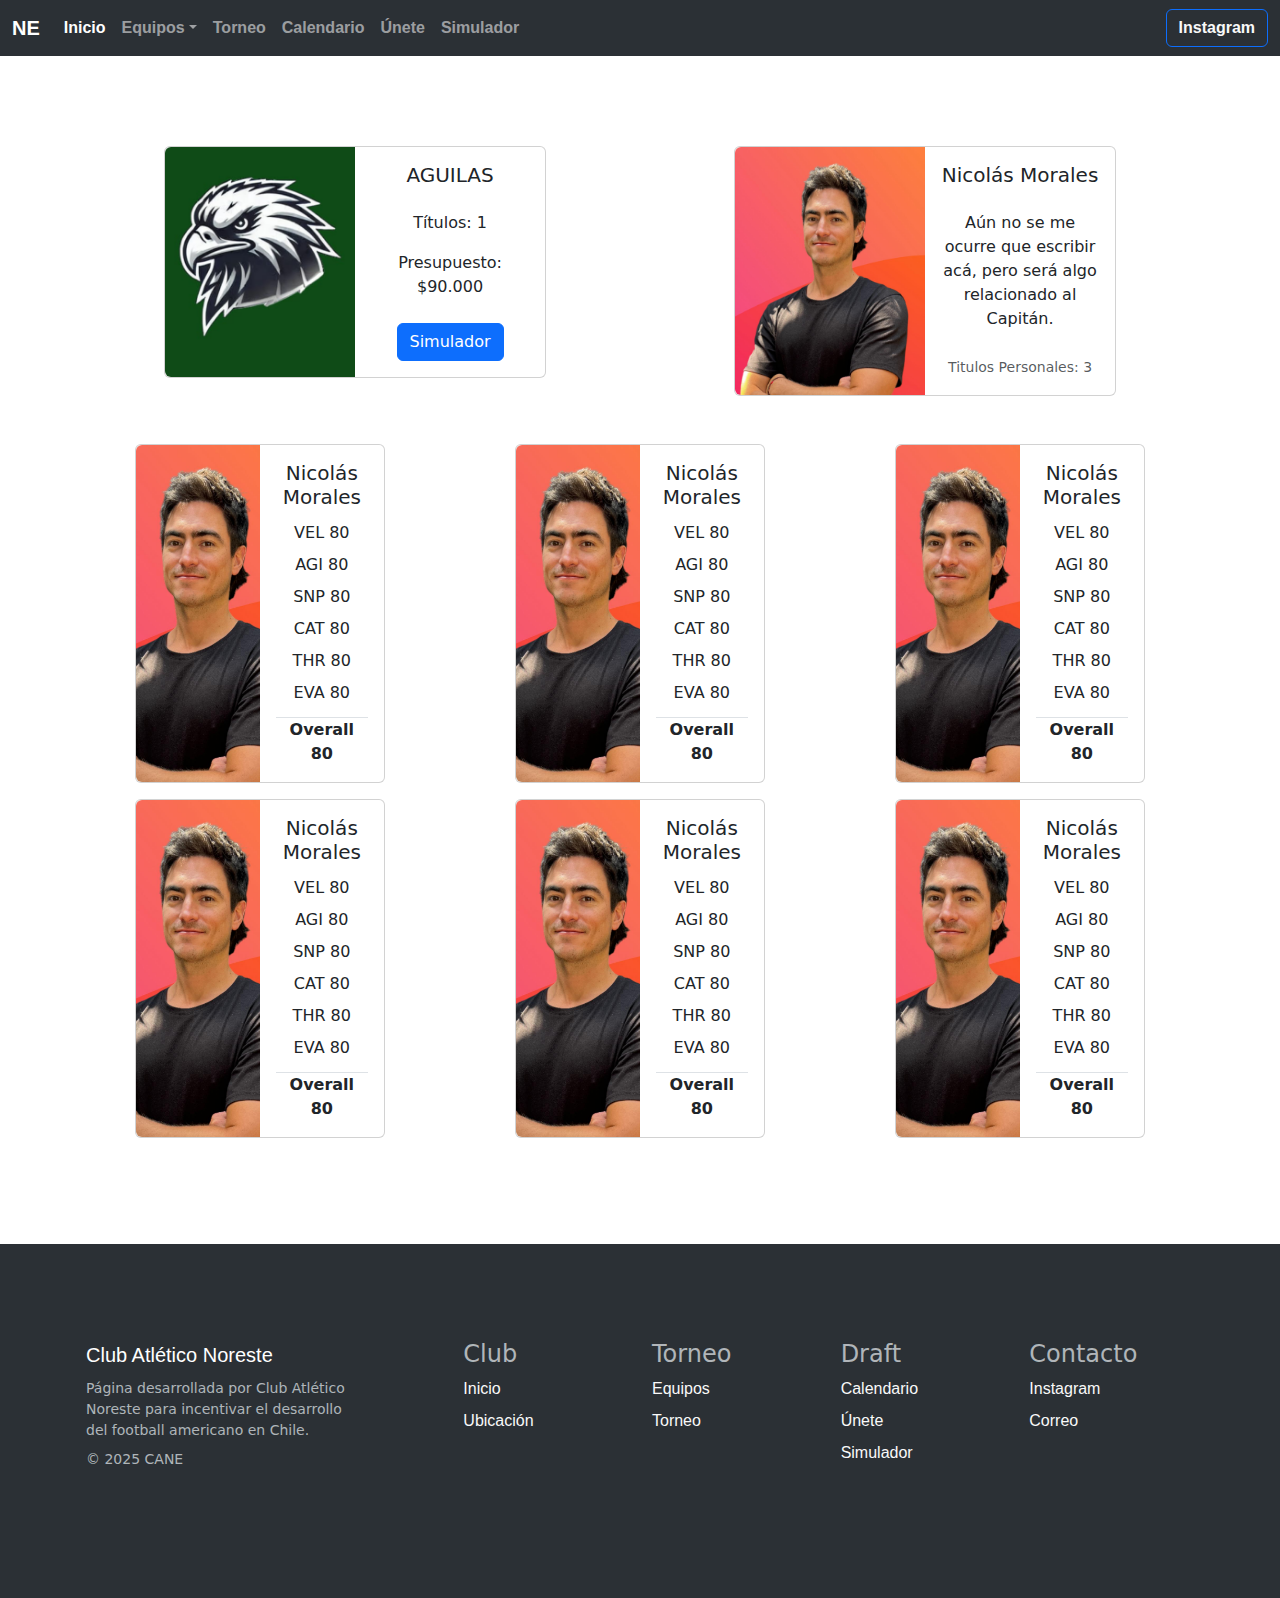
==== pages/aguilas.html @ fa580ca8 "equipos-v2.0" ====
<!DOCTYPE html>
<html lang="es">
<head>
    <meta charset="UTF-8">
    <meta name="viewport" content="width=device-width, initial-scale=1.0">
    <link rel="stylesheet" href="../css/style.css">
    <title>CANE</title>
    <link href="https://cdn.jsdelivr.net/npm/bootstrap@5.3.3/dist/css/bootstrap.min.css" rel="stylesheet" integrity="sha384-QWTKZyjpPEjISv5WaRU9OFeRpok6YctnYmDr5pNlyT2bRjXh0JMhjY6hW+ALEwIH" crossorigin="anonymous">
</head>
<body>
    <header>
        <nav class="navbar navbar-expand-lg bg-body-tertiary" data-bs-theme="dark">
            <div class="container-fluid">
                    <a class="navbar-brand" href="../index.html">NE</a>
                    <button class="navbar-toggler" type="button" data-bs-toggle="collapse" data-bs-target="#navbarSupportedContent" aria-controls="navbarSupportedContent" aria-expanded="false" aria-label="Toggle navigation">
                        <span class="navbar-toggler-icon"></span>
                    </button>
                <div class="collapse navbar-collapse" id="navbarSupportedContent">
                    <ul class="navbar-nav me-auto mb-2 mb-lg-0">
                        <li class="nav-item">
                            <a class="nav-link active" aria-current="page" href="../index.html">Inicio</a>
                        </li>
                        <li class="nav-item dropdown">
                            <a class="nav-link dropdown-toggle" href="../pages/equipos.html" role="button" data-bs-toggle="dropdown" aria-expanded="false">Equipos</a>
                            <ul class="dropdown-menu">
                                <li><a class="dropdown-item" href="../pages/halcones.html">Halcones</a></li>
                                <li><a class="dropdown-item" href="../pages/pumas.html">Pumas</a></li>
                                <li><a class="dropdown-item" href="../pages/aguilas.html">Aguilas</a></li>
                            </ul>
                        </li>
                        <li class="nav-item">
                            <a class="nav-link" href="../pages/torneo.html">Torneo</a>
                        </li>
                        <li class="nav-item">
                            <a class="nav-link" href="../pages/calendario.html">Calendario</a>
                        </li>
                        <li class="nav-item">
                            <a class="nav-link" href="../pages/unete.html">Únete</a>
                        </li>
                        <li class="nav-item">
                            <a class="nav-link" href="../pages/sim.html">Simulador</a>
                        </li>
                    </ul>
                    <div class="d-flex">
                        <button class="btn btn-outline-primary">
                            <a href="https://instagram.com" target="@clubnoreste" class="link">Instagram</a>
                        </button>
                    </div>
                </div>
            </div>
        </nav> 
    </header>
    <main>
        <div class="container text-center">
            <!--fila equipo-->
            <div class="row">
                <!--card equipo-->
                <div class="col-sm">
                    <div class="card mb-5" style="max-width: 540px;">
                        <div class="row g-0">
                            <div class="col-md-6">
                                <img src="../media/aguilas_ne.jpg" class="img-fluid rounded-start h-100" style="object-fit: cover;" alt="Escudo Equipo">
                            </div>
                            <div class="col-md-6">
                                <div class="card-body ">
                                    <h5 class="card-title mb-4">AGUILAS</h5>
                                    <p class="card-text">Títulos: 1</p>
                                    <p class="card-text mb-4">Presupuesto: $90.000</p>
                                    <a href="../pages/sim.html" class="btn btn-primary">Simulador</a>
                                </div>
                            </div>
                        </div>
                    </div>
                </div>
                <!--card capitan-->
                <div class="col-sm">
                    <div class="card mb-5" style="max-width: 540px;">
                        <div class="row g-0">
                            <div class="col-md-6">
                                <img src="../media/jugador1.jpeg" class="img-fluid rounded-start h-100" style="object-fit: cover;" alt="Imagen Capitan">
                            </div>
                            <div class="col-md-6">
                                <div class="card-body">
                                    <h5 class="card-title mb-4">Nicolás Morales</h5>
                                    <p class="card-text mb-4">Aún no se me ocurre que escribir acá, pero será algo relacionado al Capitán. </p>
                                    <p class="card-text"><small class="text-body-secondary">Titulos Personales: 3</small></p>
                                </div>
                            </div>
                        </div>
                    </div>
                </div>
            </div>
            <!--primera fila de jugadores-->
            <div class="row">
                <!--card jugador 1-->
                <div class="col-sm">
                    <div class="card mb-3" style="max-width: 540px;">
                        <div class="row g-0">
                            <div class="col-md-6">
                                <img src="../media/jugador1.jpeg" class="img-fluid rounded-start h-100" style="object-fit: cover;" alt="Imagen Jugador">
                            </div>
                            <div class="col-md-6">
                                <div class="card-body">
                                    <h5 class="card-title mb-3">Nicolás Morales</h5>
                                    <div class="container text-center border-bottom">
                                        <div class="row align-items-start">
                                            <div class="col">
                                                <p class="lh-1">VEL 80</p>
                                            </div>
                                            <div class="col">
                                                <p class="lh-1">AGI 80</p>
                                            </div>
                                        </div>
                                        <div class="row align-items-start">
                                            <div class="col">
                                                <p class="lh-1">SNP 80</p>
                                            </div>
                                            <div class="col">
                                                <p class="lh-1">CAT 80</p>
                                            </div>
                                        </div>
                                        <div class="row align-items-start">
                                            <div class="col">
                                                <p class="lh-1">THR 80</p>
                                            </div>
                                            <div class="col">
                                                <p class="lh-1">EVA 80</p>
                                            </div>
                                        </div>
                                    </div>
                                    <p class="card-text fw-bold">Overall 80</p>
                                </div>
                            </div>
                        </div>
                    </div>
                </div>
                <!--card jugador 2-->
                <div class="col-sm">
                    <div class="card mb-3" style="max-width: 540px;">
                        <div class="row g-0">
                            <div class="col-md-6">
                                <img src="../media/jugador1.jpeg" class="img-fluid rounded-start h-100" style="object-fit: cover;" alt="Imagen Jugador">
                            </div>
                            <div class="col-md-6">
                                <div class="card-body">
                                    <h5 class="card-title mb-3">Nicolás Morales</h5>
                                    <div class="container text-center border-bottom">
                                        <div class="row align-items-start">
                                            <div class="col">
                                                <p class="lh-1">VEL 80</p>
                                            </div>
                                            <div class="col">
                                                <p class="lh-1">AGI 80</p>
                                            </div>
                                        </div>
                                        <div class="row align-items-start">
                                            <div class="col">
                                                <p class="lh-1">SNP 80</p>
                                            </div>
                                            <div class="col">
                                                <p class="lh-1">CAT 80</p>
                                            </div>
                                        </div>
                                        <div class="row align-items-start">
                                            <div class="col">
                                                <p class="lh-1">THR 80</p>
                                            </div>
                                            <div class="col">
                                                <p class="lh-1">EVA 80</p>
                                            </div>
                                        </div>
                                    </div>
                                    <p class="card-text fw-bold">Overall 80</p>
                                </div>
                            </div>
                        </div>
                    </div>
                </div>
                <!--card jugador 3-->
                <div class="col-sm">
                    <div class="card mb-3" style="max-width: 540px;">
                        <div class="row g-0">
                            <div class="col-md-6">
                                <img src="../media/jugador1.jpeg" class="img-fluid rounded-start h-100" style="object-fit: cover;" alt="Imagen Jugador">
                            </div>
                            <div class="col-md-6">
                                <div class="card-body">
                                    <h5 class="card-title mb-3">Nicolás Morales</h5>
                                    <div class="container text-center border-bottom">
                                        <div class="row align-items-start">
                                            <div class="col">
                                                <p class="lh-1">VEL 80</p>
                                            </div>
                                            <div class="col">
                                                <p class="lh-1">AGI 80</p>
                                            </div>
                                        </div>
                                        <div class="row align-items-start">
                                            <div class="col">
                                                <p class="lh-1">SNP 80</p>
                                            </div>
                                            <div class="col">
                                                <p class="lh-1">CAT 80</p>
                                            </div>
                                        </div>
                                        <div class="row align-items-start">
                                            <div class="col">
                                                <p class="lh-1">THR 80</p>
                                            </div>
                                            <div class="col">
                                                <p class="lh-1">EVA 80</p>
                                            </div>
                                        </div>
                                    </div>
                                    <p class="card-text fw-bold">Overall 80</p>
                                </div>
                            </div>
                        </div>
                    </div>
                </div>
            </div>
            <!--segunda fila de jugadores-->
            <div class="row">
                <!--card jugador-->
                <div class="col-sm">
                    <div class="card mb-3" style="max-width: 540px;">
                        <div class="row g-0">
                            <div class="col-md-6">
                                <img src="../media/jugador1.jpeg" class="img-fluid rounded-start h-100" style="object-fit: cover;" alt="Imagen Jugador">
                            </div>
                            <div class="col-md-6">
                                <div class="card-body">
                                    <h5 class="card-title mb-3">Nicolás Morales</h5>
                                    <div class="container text-center border-bottom">
                                        <div class="row align-items-start">
                                            <div class="col">
                                                <p class="lh-1">VEL 80</p>
                                            </div>
                                            <div class="col">
                                                <p class="lh-1">AGI 80</p>
                                            </div>
                                        </div>
                                        <div class="row align-items-start">
                                            <div class="col">
                                                <p class="lh-1">SNP 80</p>
                                            </div>
                                            <div class="col">
                                                <p class="lh-1">CAT 80</p>
                                            </div>
                                        </div>
                                        <div class="row align-items-start">
                                            <div class="col">
                                                <p class="lh-1">THR 80</p>
                                            </div>
                                            <div class="col">
                                                <p class="lh-1">EVA 80</p>
                                            </div>
                                        </div>
                                    </div>
                                    <p class="card-text fw-bold">Overall 80</p>
                                </div>
                            </div>
                        </div>
                    </div>
                </div>
                <!--card jugador-->
                <div class="col-sm">
                    <div class="card mb-3" style="max-width: 540px;">
                        <div class="row g-0">
                            <div class="col-md-6">
                                <img src="../media/jugador1.jpeg" class="img-fluid rounded-start h-100" style="object-fit: cover;" alt="Imagen Jugador">
                            </div>
                            <div class="col-md-6">
                                <div class="card-body">
                                    <h5 class="card-title mb-3">Nicolás Morales</h5>
                                    <div class="container text-center border-bottom">
                                        <div class="row align-items-start">
                                            <div class="col">
                                                <p class="lh-1">VEL 80</p>
                                            </div>
                                            <div class="col">
                                                <p class="lh-1">AGI 80</p>
                                            </div>
                                        </div>
                                        <div class="row align-items-start">
                                            <div class="col">
                                                <p class="lh-1">SNP 80</p>
                                            </div>
                                            <div class="col">
                                                <p class="lh-1">CAT 80</p>
                                            </div>
                                        </div>
                                        <div class="row align-items-start">
                                            <div class="col">
                                                <p class="lh-1">THR 80</p>
                                            </div>
                                            <div class="col">
                                                <p class="lh-1">EVA 80</p>
                                            </div>
                                        </div>
                                    </div>
                                    <p class="card-text fw-bold">Overall 80</p>
                                </div>
                            </div>
                        </div>
                    </div>
                </div>
                <!--card jugador-->
                <div class="col-sm">
                    <div class="card mb-3" style="max-width: 540px;">
                        <div class="row g-0">
                            <div class="col-md-6">
                                <img src="../media/jugador1.jpeg" class="img-fluid rounded-start h-100" style="object-fit: cover;" alt="Imagen Jugador">
                            </div>
                            <div class="col-md-6">
                                <div class="card-body">
                                    <h5 class="card-title mb-3">Nicolás Morales</h5>
                                    <div class="container text-center border-bottom">
                                        <div class="row align-items-start">
                                            <div class="col">
                                                <p class="lh-1">VEL 80</p>
                                            </div>
                                            <div class="col">
                                                <p class="lh-1">AGI 80</p>
                                            </div>
                                        </div>
                                        <div class="row align-items-start">
                                            <div class="col">
                                                <p class="lh-1">SNP 80</p>
                                            </div>
                                            <div class="col">
                                                <p class="lh-1">CAT 80</p>
                                            </div>
                                        </div>
                                        <div class="row align-items-start">
                                            <div class="col">
                                                <p class="lh-1">THR 80</p>
                                            </div>
                                            <div class="col">
                                                <p class="lh-1">EVA 80</p>
                                            </div>
                                        </div>
                                    </div>
                                    <p class="card-text fw-bold">Overall 80</p>
                                </div>
                            </div>
                        </div>
                    </div>
                </div>
            </div>
        </div>
    </main>
    <footer class="bd-footer py-4 py-md-5 mt-5 bg-body-tertiary" data-bs-theme="dark">
        <div class="container py-4 py-md-5 px-4 px-md-3 text-body-secondary">
            <div class="row">
                <div class="col-lg-3 mb-3">
                    <a class="d-inline-flex align-items-center mb-2 text-body-emphasis text-decoration-none" href="../index.html">
                        <span class="fs-5">Club Atlético Noreste</span>
                    </a>
                    <ul class="list-unstyled small">
                        <li class="mb-2">Página desarrollada por Club Atlético Noreste para incentivar el desarrollo del football americano en Chile.</li>
                        <li class="mb-2">© 2025 CANE</li>
                    </ul>
                </div>
                <div class="col-6 col-lg-2 offset-lg-1 mb-3">
                    <h4>Club</h4>
                    <ul class="list-unstyled">
                        <li class="mb-2"><a href="../index.html">Inicio</a></li>
                        <li class="mb-2"><a href="../pages/unete.html">Ubicación</a></li>
                    </ul>
                </div>
                <div class="col-6 col-lg-2 mb-3">
                    <h4>Torneo</h4>
                    <ul class="list-unstyled">
                        <li class="mb-2"><a href="../pages/equipos.html">Equipos</a></li>
                        <li class="mb-2"><a href="../pages/torneo.html">Torneo</a></li>
                    </ul>
                </div>
                <div class="col-6 col-lg-2 mb-3">
                    <h4>Draft</h4>
                    <ul class="list-unstyled">
                        <li class="mb-2"><a href="../pages/calendario.html">Calendario</a></li>
                        <li class="mb-2"><a href="../pages/unete.html">Únete</a></li>
                        <li class="mb-2"><a href="../pages/sim.html">Simulador</a></li>
                    </ul>
                </div>
                <div class="col-6 col-lg-2 mb-3">
                    <h4>Contacto</h4>
                    <ul class="list-unstyled">
                        <li class="mb-2"><a href="https://instagram.com" target="@clubnoreste">Instagram</a></li>
                        <li class="mb-2"><a href="mailto:clubatleticonoreste@gmail.com">Correo</a></li>
                    </ul>
                </div>
            </div>
        </div>
    </footer>
    <script src="https://cdn.jsdelivr.net/npm/bootstrap@5.3.3/dist/js/bootstrap.bundle.min.js" integrity="sha384-YvpcrYf0tY3lHB60NNkmXc5s9fDVZLESaAA55NDzOxhy9GkcIdslK1eN7N6jIeHz" crossorigin="anonymous"></script>
</body>
</html>
---- css/style.css ----
/*imports*/
body {
  margin: 0;
  font-family: Arial, sans-serif;
}

a {
  font-family: Arial, sans-serif;
}

/* Base para main y sections */
main {
  margin-top: 70px;
  margin-bottom: 70px;
  padding: 20px;
}

section {
  height: 100vh;
  padding: 20px;
}

/* Header */
header .container-fluid a {
  font-weight: bold;
}
header .container-fluid .btn a {
  text-decoration: none;
  color: #f9f9f9;
}

/* Footer */
footer .mb-2 a {
  text-decoration: none;
  color: #f9f9f9;
}

/* Index */
.s1_index .contenido {
  position: absolute;
  top: auto;
  margin-top: 14%;
  left: 20%;
  transform: translateY(-50%);
  display: flex;
  flex-direction: column;
  justify-content: center;
  align-items: center;
  color: white;
  z-index: 1;
  text-shadow: 0 2px 4px rgba(0, 0, 0, 0.5);
}
.s1_index .contenido h1 {
  margin: 0 0 20px;
  font-size: 50px;
  font-weight: bold;
  text-align: center;
}
.s1_index .contenido .link {
  text-decoration: none;
  color: white;
  background-color: blue;
  padding: 10px 20px;
  border-radius: 4px;
  font-size: 16px;
  transition: background-color 0.3s;
}
.s1_index .contenido .link:hover {
  background-color: darkblue;
}
.s1_index .imagen_s1_index {
  position: absolute;
  top: 0;
  left: 0;
  width: 100%;
  height: 100%;
  z-index: -1;
  overflow: hidden;
}
.s1_index .imagen_s1_index img {
  width: 100%;
  height: 100%;
  object-fit: cover;
  filter: brightness(70%);
}

.s2_index {
  text-align: center;
  padding: 20px;
  display: flex;
  flex-direction: column;
  align-items: center;
  height: auto;
}
.s2_index h3 {
  font-size: 36px;
}
.s2_index .articles-container {
  display: flex;
  justify-content: center;
  gap: 20px;
  flex-wrap: wrap;
}
.s2_index .articles-container article {
  text-align: center;
  background-color: #f9f9f9;
  padding: 90px;
  border-radius: 8px;
  box-shadow: 0px 2px 4px rgba(0, 0, 0, 0.1);
}
.s2_index .articles-container article img {
  width: 150px;
  height: auto;
  border-radius: 8px;
  margin-bottom: 10px;
}
.s2_index .articles-container article h4 {
  margin: 0;
  font-size: 20px;
}

.card.mb-3 {
  display: flex;
  align-items: center;
}
.card.mb-3 #card2 {
  flex-direction: row-reverse;
}

.col-md-4 {
  padding: 10%;
}
.col-md-4 img {
  border: 1px solid rgb(26, 25, 25);
}

.card-body {
  display: flex;
  flex-direction: column;
  align-items: center;
}

/* Torneo */
.tabla_main .torneo {
  display: flex;
  justify-content: center;
  margin-bottom: 40px;
}

/* Calendario */
.calendario {
  display: flex;
  justify-content: center;
  margin-bottom: 40px;
}

/* Unete */
.main_unete {
  margin-bottom: 150px;
}
.main_unete .col {
  display: flex;
  justify-content: center;
}
.main_unete .col .contenedor_form {
  background-color: rgba(149, 149, 149, 0.105);
  padding: 10%;
}
.main_unete iframe {
  padding: 15%;
}

/* Media query para desktop */
@media (min-width: 1024px) {
  .tabla_main {
    padding-left: 10%;
    padding-right: 10%;
  }
  .card {
    margin-left: 15%;
    margin-right: 15%;
  }
}

/*# sourceMappingURL=style.css.map */
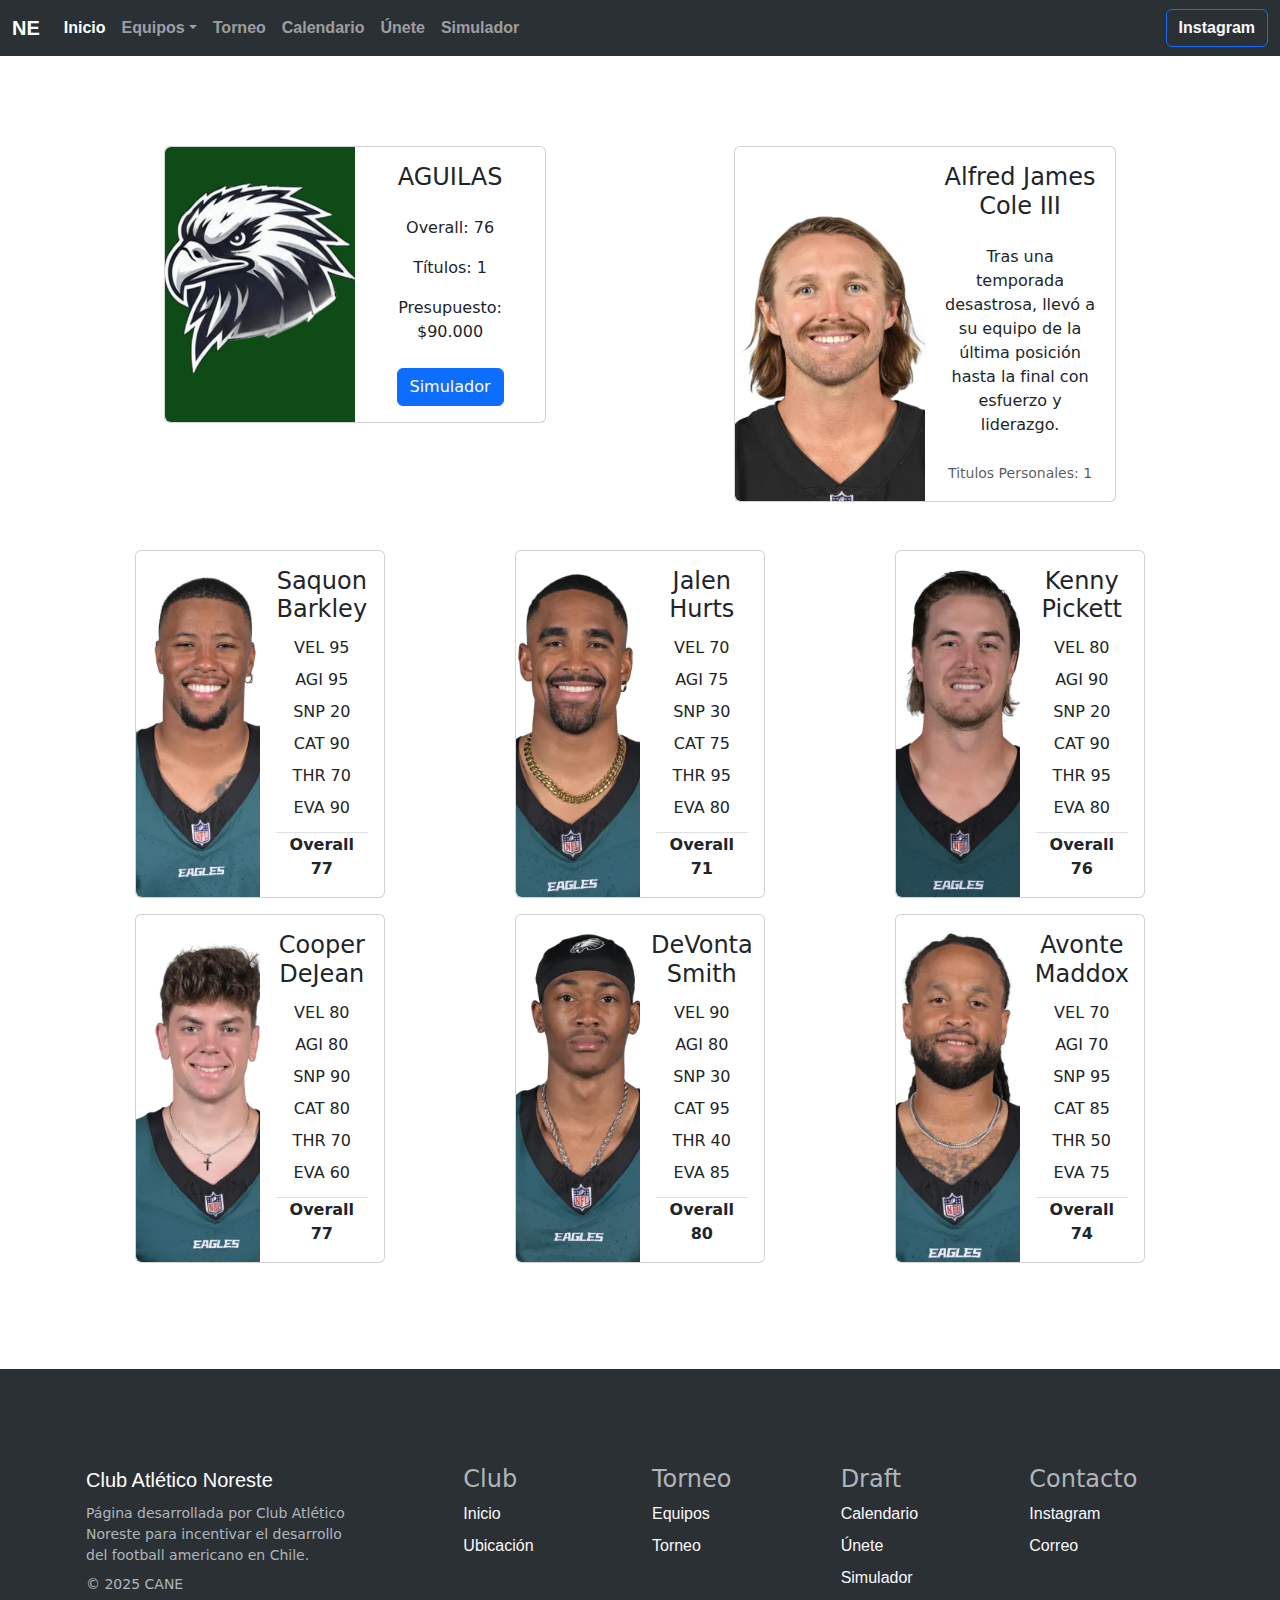
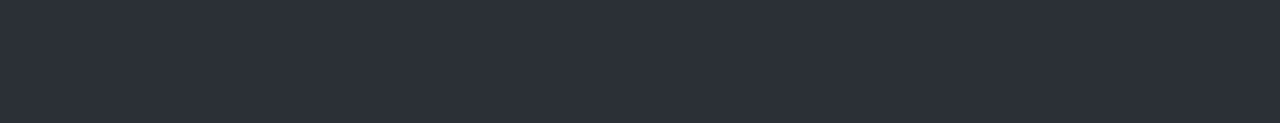
==== commit 29ca8055: "equipos-v2.1" ====
--- a/pages/aguilas.html
+++ b/pages/aguilas.html
@@ -63,7 +63,8 @@
                             </div>
                             <div class="col-md-6">
                                 <div class="card-body ">
-                                    <h5 class="card-title mb-4">AGUILAS</h5>
+                                    <h5 class="card-title mb-4 fs-4">AGUILAS</h5>
+                                    <p class="card-text">Overall: 76</p>
                                     <p class="card-text">Títulos: 1</p>
                                     <p class="card-text mb-4">Presupuesto: $90.000</p>
                                     <a href="../pages/sim.html" class="btn btn-primary">Simulador</a>
@@ -77,13 +78,13 @@
                     <div class="card mb-5" style="max-width: 540px;">
                         <div class="row g-0">
                             <div class="col-md-6">
-                                <img src="../media/jugador1.jpeg" class="img-fluid rounded-start h-100" style="object-fit: cover;" alt="Imagen Capitan">
-                            </div>
-                            <div class="col-md-6">
-                                <div class="card-body">
-                                    <h5 class="card-title mb-4">Nicolás Morales</h5>
-                                    <p class="card-text mb-4">Aún no se me ocurre que escribir acá, pero será algo relacionado al Capitán. </p>
-                                    <p class="card-text"><small class="text-body-secondary">Titulos Personales: 3</small></p>
+                                <img src="../media/jugadores/aguilas/aj_cole.webp" class="img-fluid rounded-start h-100" style="object-fit: cover;" alt="Imagen Capitan">
+                            </div>
+                            <div class="col-md-6">
+                                <div class="card-body">
+                                    <h5 class="card-title mb-4 fs-4">Alfred James Cole III</h5>
+                                    <p class="card-text mb-4">Tras una temporada desastrosa, llevó a su equipo de la última posición hasta la final con esfuerzo y liderazgo.</p>
+                                    <p class="card-text"><small class="text-body-secondary">Titulos Personales: 1</small></p>
                                 </div>
                             </div>
                         </div>
@@ -97,122 +98,122 @@
                     <div class="card mb-3" style="max-width: 540px;">
                         <div class="row g-0">
                             <div class="col-md-6">
-                                <img src="../media/jugador1.jpeg" class="img-fluid rounded-start h-100" style="object-fit: cover;" alt="Imagen Jugador">
-                            </div>
-                            <div class="col-md-6">
-                                <div class="card-body">
-                                    <h5 class="card-title mb-3">Nicolás Morales</h5>
+                                <img src="../media/jugadores/aguilas/saquon_barkley.webp" class="img-fluid rounded-start h-100" style="object-fit: cover;" alt="Imagen Jugador">
+                            </div>
+                            <div class="col-md-6">
+                                <div class="card-body">
+                                    <h5 class="card-title mb-3 fs-4">Saquon Barkley</h5>
+                                    <div class="container text-center border-bottom">
+                                        <div class="row align-items-start">
+                                            <div class="col">
+                                                <p class="lh-1">VEL 95</p>
+                                            </div>
+                                            <div class="col">
+                                                <p class="lh-1">AGI 95</p>
+                                            </div>
+                                        </div>
+                                        <div class="row align-items-start">
+                                            <div class="col">
+                                                <p class="lh-1">SNP 20</p>
+                                            </div>
+                                            <div class="col">
+                                                <p class="lh-1">CAT 90</p>
+                                            </div>
+                                        </div>
+                                        <div class="row align-items-start">
+                                            <div class="col">
+                                                <p class="lh-1">THR 70</p>
+                                            </div>
+                                            <div class="col">
+                                                <p class="lh-1">EVA 90</p>
+                                            </div>
+                                        </div>
+                                    </div>
+                                    <p class="card-text fw-bold">Overall 77</p>
+                                </div>
+                            </div>
+                        </div>
+                    </div>
+                </div>
+                <!--card jugador 2-->
+                <div class="col-sm">
+                    <div class="card mb-3" style="max-width: 540px;">
+                        <div class="row g-0">
+                            <div class="col-md-6">
+                                <img src="../media/jugadores/aguilas/jalen_hurts.webp" class="img-fluid rounded-start h-100" style="object-fit: cover;" alt="Imagen Jugador">
+                            </div>
+                            <div class="col-md-6">
+                                <div class="card-body">
+                                    <h5 class="card-title mb-3 fs-4">Jalen Hurts</h5>
+                                    <div class="container text-center border-bottom">
+                                        <div class="row align-items-start">
+                                            <div class="col">
+                                                <p class="lh-1">VEL 70</p>
+                                            </div>
+                                            <div class="col">
+                                                <p class="lh-1">AGI 75</p>
+                                            </div>
+                                        </div>
+                                        <div class="row align-items-start">
+                                            <div class="col">
+                                                <p class="lh-1">SNP 30</p>
+                                            </div>
+                                            <div class="col">
+                                                <p class="lh-1">CAT 75</p>
+                                            </div>
+                                        </div>
+                                        <div class="row align-items-start">
+                                            <div class="col">
+                                                <p class="lh-1">THR 95</p>
+                                            </div>
+                                            <div class="col">
+                                                <p class="lh-1">EVA 80</p>
+                                            </div>
+                                        </div>
+                                    </div>
+                                    <p class="card-text fw-bold">Overall 71</p>
+                                </div>
+                            </div>
+                        </div>
+                    </div>
+                </div>
+                <!--card jugador 3-->
+                <div class="col-sm">
+                    <div class="card mb-3" style="max-width: 540px;">
+                        <div class="row g-0">
+                            <div class="col-md-6">
+                                <img src="../media/jugadores/aguilas/kenny_pickett.webp" class="img-fluid rounded-start h-100" style="object-fit: cover;" alt="Imagen Jugador">
+                            </div>
+                            <div class="col-md-6">
+                                <div class="card-body">
+                                    <h5 class="card-title mb-3 fs-4">Kenny Pickett</h5>
                                     <div class="container text-center border-bottom">
                                         <div class="row align-items-start">
                                             <div class="col">
                                                 <p class="lh-1">VEL 80</p>
                                             </div>
                                             <div class="col">
-                                                <p class="lh-1">AGI 80</p>
-                                            </div>
-                                        </div>
-                                        <div class="row align-items-start">
-                                            <div class="col">
-                                                <p class="lh-1">SNP 80</p>
-                                            </div>
-                                            <div class="col">
-                                                <p class="lh-1">CAT 80</p>
-                                            </div>
-                                        </div>
-                                        <div class="row align-items-start">
-                                            <div class="col">
-                                                <p class="lh-1">THR 80</p>
+                                                <p class="lh-1">AGI 90</p>
+                                            </div>
+                                        </div>
+                                        <div class="row align-items-start">
+                                            <div class="col">
+                                                <p class="lh-1">SNP 20</p>
+                                            </div>
+                                            <div class="col">
+                                                <p class="lh-1">CAT 90</p>
+                                            </div>
+                                        </div>
+                                        <div class="row align-items-start">
+                                            <div class="col">
+                                                <p class="lh-1">THR 95</p>
                                             </div>
                                             <div class="col">
                                                 <p class="lh-1">EVA 80</p>
                                             </div>
                                         </div>
                                     </div>
-                                    <p class="card-text fw-bold">Overall 80</p>
-                                </div>
-                            </div>
-                        </div>
-                    </div>
-                </div>
-                <!--card jugador 2-->
-                <div class="col-sm">
-                    <div class="card mb-3" style="max-width: 540px;">
-                        <div class="row g-0">
-                            <div class="col-md-6">
-                                <img src="../media/jugador1.jpeg" class="img-fluid rounded-start h-100" style="object-fit: cover;" alt="Imagen Jugador">
-                            </div>
-                            <div class="col-md-6">
-                                <div class="card-body">
-                                    <h5 class="card-title mb-3">Nicolás Morales</h5>
-                                    <div class="container text-center border-bottom">
-                                        <div class="row align-items-start">
-                                            <div class="col">
-                                                <p class="lh-1">VEL 80</p>
-                                            </div>
-                                            <div class="col">
-                                                <p class="lh-1">AGI 80</p>
-                                            </div>
-                                        </div>
-                                        <div class="row align-items-start">
-                                            <div class="col">
-                                                <p class="lh-1">SNP 80</p>
-                                            </div>
-                                            <div class="col">
-                                                <p class="lh-1">CAT 80</p>
-                                            </div>
-                                        </div>
-                                        <div class="row align-items-start">
-                                            <div class="col">
-                                                <p class="lh-1">THR 80</p>
-                                            </div>
-                                            <div class="col">
-                                                <p class="lh-1">EVA 80</p>
-                                            </div>
-                                        </div>
-                                    </div>
-                                    <p class="card-text fw-bold">Overall 80</p>
-                                </div>
-                            </div>
-                        </div>
-                    </div>
-                </div>
-                <!--card jugador 3-->
-                <div class="col-sm">
-                    <div class="card mb-3" style="max-width: 540px;">
-                        <div class="row g-0">
-                            <div class="col-md-6">
-                                <img src="../media/jugador1.jpeg" class="img-fluid rounded-start h-100" style="object-fit: cover;" alt="Imagen Jugador">
-                            </div>
-                            <div class="col-md-6">
-                                <div class="card-body">
-                                    <h5 class="card-title mb-3">Nicolás Morales</h5>
-                                    <div class="container text-center border-bottom">
-                                        <div class="row align-items-start">
-                                            <div class="col">
-                                                <p class="lh-1">VEL 80</p>
-                                            </div>
-                                            <div class="col">
-                                                <p class="lh-1">AGI 80</p>
-                                            </div>
-                                        </div>
-                                        <div class="row align-items-start">
-                                            <div class="col">
-                                                <p class="lh-1">SNP 80</p>
-                                            </div>
-                                            <div class="col">
-                                                <p class="lh-1">CAT 80</p>
-                                            </div>
-                                        </div>
-                                        <div class="row align-items-start">
-                                            <div class="col">
-                                                <p class="lh-1">THR 80</p>
-                                            </div>
-                                            <div class="col">
-                                                <p class="lh-1">EVA 80</p>
-                                            </div>
-                                        </div>
-                                    </div>
-                                    <p class="card-text fw-bold">Overall 80</p>
+                                    <p class="card-text fw-bold">Overall 76</p>
                                 </div>
                             </div>
                         </div>
@@ -226,11 +227,11 @@
                     <div class="card mb-3" style="max-width: 540px;">
                         <div class="row g-0">
                             <div class="col-md-6">
-                                <img src="../media/jugador1.jpeg" class="img-fluid rounded-start h-100" style="object-fit: cover;" alt="Imagen Jugador">
-                            </div>
-                            <div class="col-md-6">
-                                <div class="card-body">
-                                    <h5 class="card-title mb-3">Nicolás Morales</h5>
+                                <img src="../media/jugadores/aguilas/cooper_dejean.webp" class="img-fluid rounded-start h-100" style="object-fit: cover;" alt="Imagen Jugador">
+                            </div>
+                            <div class="col-md-6">
+                                <div class="card-body">
+                                    <h5 class="card-title mb-3 fs-4">Cooper DeJean</h5>
                                     <div class="container text-center border-bottom">
                                         <div class="row align-items-start">
                                             <div class="col">
@@ -242,7 +243,7 @@
                                         </div>
                                         <div class="row align-items-start">
                                             <div class="col">
-                                                <p class="lh-1">SNP 80</p>
+                                                <p class="lh-1">SNP 90</p>
                                             </div>
                                             <div class="col">
                                                 <p class="lh-1">CAT 80</p>
@@ -250,10 +251,52 @@
                                         </div>
                                         <div class="row align-items-start">
                                             <div class="col">
-                                                <p class="lh-1">THR 80</p>
-                                            </div>
-                                            <div class="col">
-                                                <p class="lh-1">EVA 80</p>
+                                                <p class="lh-1">THR 70</p>
+                                            </div>
+                                            <div class="col">
+                                                <p class="lh-1">EVA 60</p>
+                                            </div>
+                                        </div>
+                                    </div>
+                                    <p class="card-text fw-bold">Overall 77</p>
+                                </div>
+                            </div>
+                        </div>
+                    </div>
+                </div>
+                <!--card jugador-->
+                <div class="col-sm">
+                    <div class="card mb-3" style="max-width: 540px;">
+                        <div class="row g-0">
+                            <div class="col-md-6">
+                                <img src="../media/jugadores/aguilas/devonta_smith.webp" class="img-fluid rounded-start h-100" style="object-fit: cover;" alt="Imagen Jugador">
+                            </div>
+                            <div class="col-md-6">
+                                <div class="card-body">
+                                    <h5 class="card-title mb-3 fs-4">DeVonta Smith</h5>
+                                    <div class="container text-center border-bottom">
+                                        <div class="row align-items-start">
+                                            <div class="col">
+                                                <p class="lh-1">VEL 90</p>
+                                            </div>
+                                            <div class="col">
+                                                <p class="lh-1">AGI 80</p>
+                                            </div>
+                                        </div>
+                                        <div class="row align-items-start">
+                                            <div class="col">
+                                                <p class="lh-1">SNP 30</p>
+                                            </div>
+                                            <div class="col">
+                                                <p class="lh-1">CAT 95</p>
+                                            </div>
+                                        </div>
+                                        <div class="row align-items-start">
+                                            <div class="col">
+                                                <p class="lh-1">THR 40</p>
+                                            </div>
+                                            <div class="col">
+                                                <p class="lh-1">EVA 85</p>
                                             </div>
                                         </div>
                                     </div>
@@ -268,80 +311,38 @@
                     <div class="card mb-3" style="max-width: 540px;">
                         <div class="row g-0">
                             <div class="col-md-6">
-                                <img src="../media/jugador1.jpeg" class="img-fluid rounded-start h-100" style="object-fit: cover;" alt="Imagen Jugador">
-                            </div>
-                            <div class="col-md-6">
-                                <div class="card-body">
-                                    <h5 class="card-title mb-3">Nicolás Morales</h5>
-                                    <div class="container text-center border-bottom">
-                                        <div class="row align-items-start">
-                                            <div class="col">
-                                                <p class="lh-1">VEL 80</p>
-                                            </div>
-                                            <div class="col">
-                                                <p class="lh-1">AGI 80</p>
-                                            </div>
-                                        </div>
-                                        <div class="row align-items-start">
-                                            <div class="col">
-                                                <p class="lh-1">SNP 80</p>
-                                            </div>
-                                            <div class="col">
-                                                <p class="lh-1">CAT 80</p>
-                                            </div>
-                                        </div>
-                                        <div class="row align-items-start">
-                                            <div class="col">
-                                                <p class="lh-1">THR 80</p>
-                                            </div>
-                                            <div class="col">
-                                                <p class="lh-1">EVA 80</p>
-                                            </div>
-                                        </div>
-                                    </div>
-                                    <p class="card-text fw-bold">Overall 80</p>
-                                </div>
-                            </div>
-                        </div>
-                    </div>
-                </div>
-                <!--card jugador-->
-                <div class="col-sm">
-                    <div class="card mb-3" style="max-width: 540px;">
-                        <div class="row g-0">
-                            <div class="col-md-6">
-                                <img src="../media/jugador1.jpeg" class="img-fluid rounded-start h-100" style="object-fit: cover;" alt="Imagen Jugador">
-                            </div>
-                            <div class="col-md-6">
-                                <div class="card-body">
-                                    <h5 class="card-title mb-3">Nicolás Morales</h5>
-                                    <div class="container text-center border-bottom">
-                                        <div class="row align-items-start">
-                                            <div class="col">
-                                                <p class="lh-1">VEL 80</p>
-                                            </div>
-                                            <div class="col">
-                                                <p class="lh-1">AGI 80</p>
-                                            </div>
-                                        </div>
-                                        <div class="row align-items-start">
-                                            <div class="col">
-                                                <p class="lh-1">SNP 80</p>
-                                            </div>
-                                            <div class="col">
-                                                <p class="lh-1">CAT 80</p>
-                                            </div>
-                                        </div>
-                                        <div class="row align-items-start">
-                                            <div class="col">
-                                                <p class="lh-1">THR 80</p>
-                                            </div>
-                                            <div class="col">
-                                                <p class="lh-1">EVA 80</p>
-                                            </div>
-                                        </div>
-                                    </div>
-                                    <p class="card-text fw-bold">Overall 80</p>
+                                <img src="../media/jugadores/aguilas/avonte_maddox.webp" class="img-fluid rounded-start h-100" style="object-fit: cover;" alt="Imagen Jugador">
+                            </div>
+                            <div class="col-md-6">
+                                <div class="card-body">
+                                    <h5 class="card-title mb-3 fs-4">Avonte Maddox</h5>
+                                    <div class="container text-center border-bottom">
+                                        <div class="row align-items-start">
+                                            <div class="col">
+                                                <p class="lh-1">VEL 70</p>
+                                            </div>
+                                            <div class="col">
+                                                <p class="lh-1">AGI 70</p>
+                                            </div>
+                                        </div>
+                                        <div class="row align-items-start">
+                                            <div class="col">
+                                                <p class="lh-1">SNP 95</p>
+                                            </div>
+                                            <div class="col">
+                                                <p class="lh-1">CAT 85</p>
+                                            </div>
+                                        </div>
+                                        <div class="row align-items-start">
+                                            <div class="col">
+                                                <p class="lh-1">THR 50</p>
+                                            </div>
+                                            <div class="col">
+                                                <p class="lh-1">EVA 75</p>
+                                            </div>
+                                        </div>
+                                    </div>
+                                    <p class="card-text fw-bold">Overall 74</p>
                                 </div>
                             </div>
                         </div>
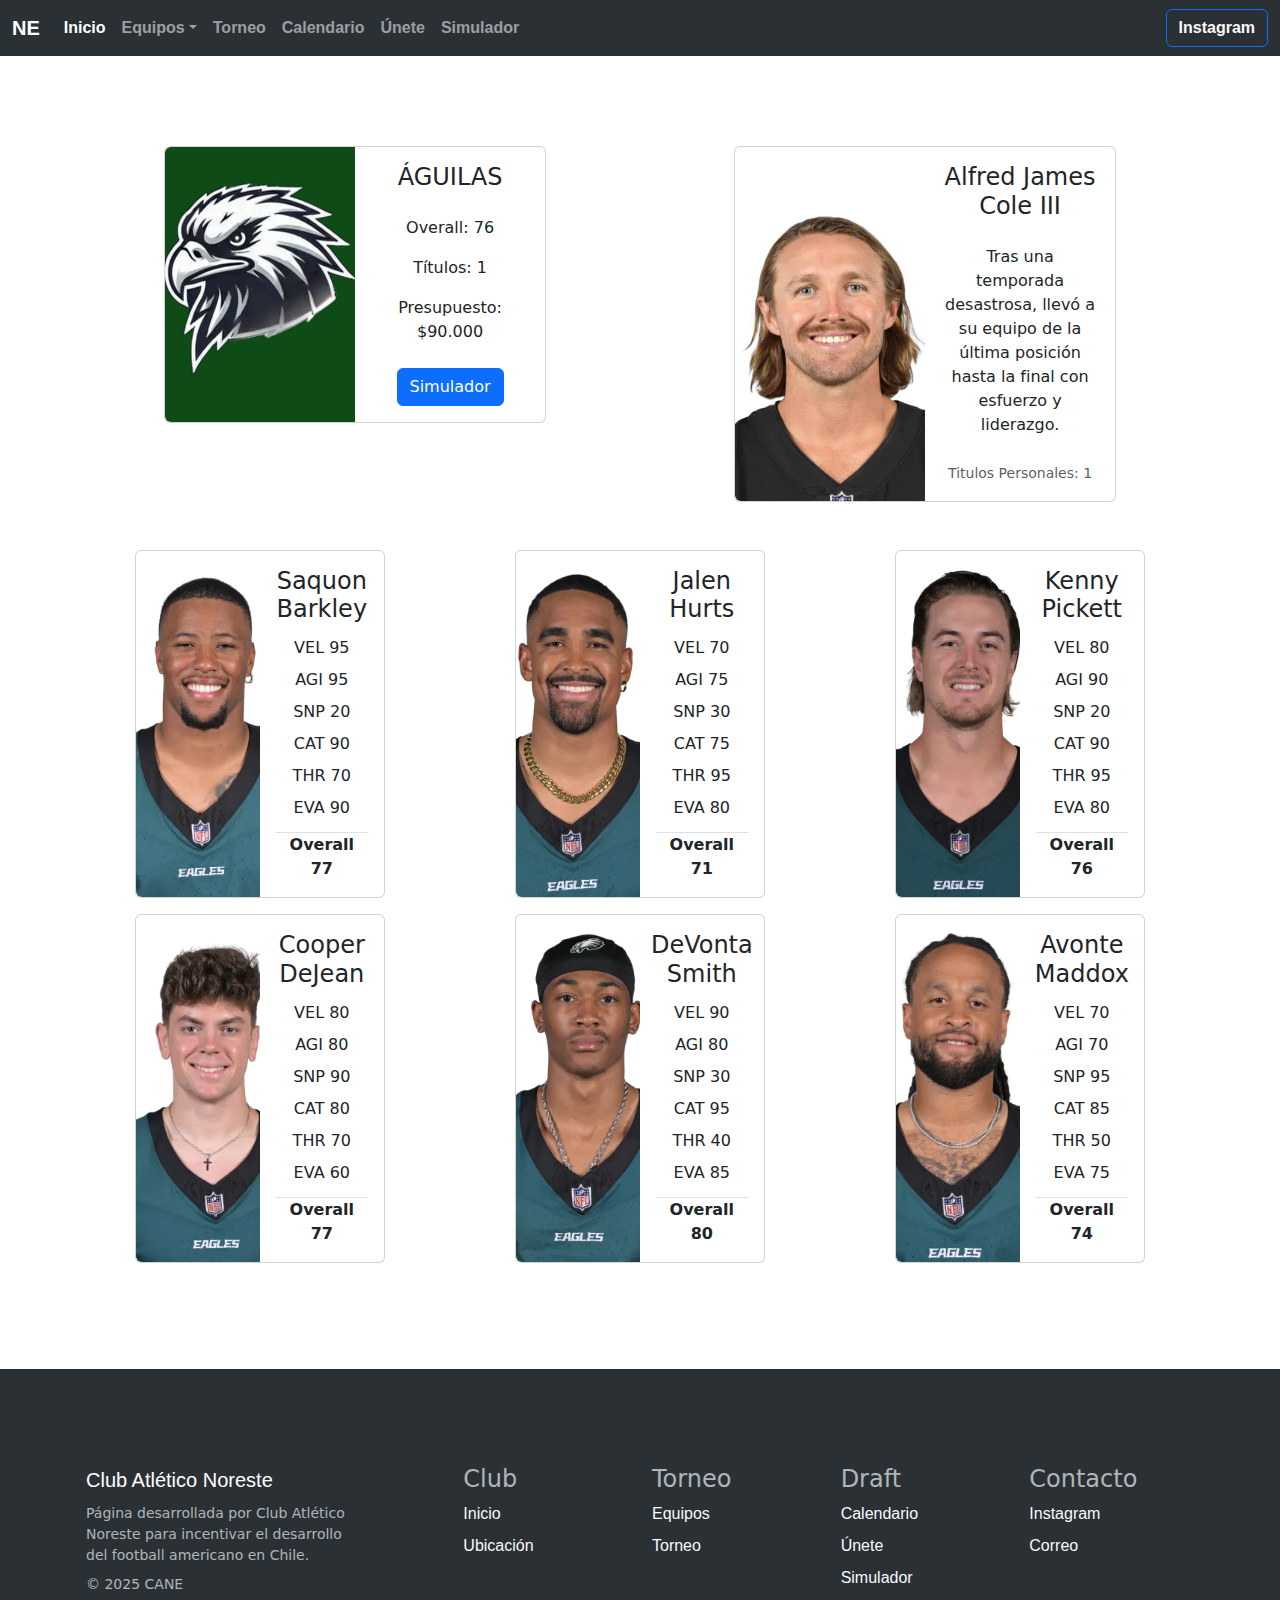
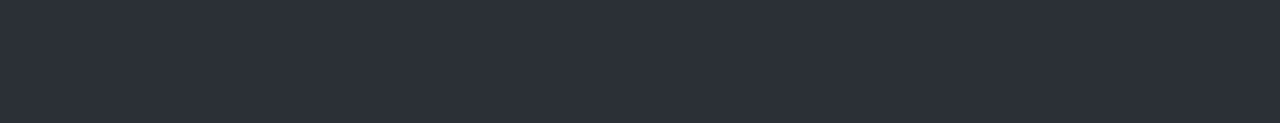
==== commit 939fc8af: "seo-onpage-done" ====
--- a/pages/aguilas.html
+++ b/pages/aguilas.html
@@ -4,7 +4,9 @@
     <meta charset="UTF-8">
     <meta name="viewport" content="width=device-width, initial-scale=1.0">
     <link rel="stylesheet" href="../css/style.css">
-    <title>CANE</title>
+    <title>Águilas de Noreste | C.A. Noreste</title>
+    <meta name="description" content="Conoce al capitán y jugadores del equipo Águilas. Presupuesto, próximos partidos y resultados.">
+    <meta name="keywords" content="Águilas, equipo de football americano, jugadores, partidos, resultados, capitán, presupuesto, simulación">
     <link href="https://cdn.jsdelivr.net/npm/bootstrap@5.3.3/dist/css/bootstrap.min.css" rel="stylesheet" integrity="sha384-QWTKZyjpPEjISv5WaRU9OFeRpok6YctnYmDr5pNlyT2bRjXh0JMhjY6hW+ALEwIH" crossorigin="anonymous">
 </head>
 <body>
@@ -25,7 +27,7 @@
                             <ul class="dropdown-menu">
                                 <li><a class="dropdown-item" href="../pages/halcones.html">Halcones</a></li>
                                 <li><a class="dropdown-item" href="../pages/pumas.html">Pumas</a></li>
-                                <li><a class="dropdown-item" href="../pages/aguilas.html">Aguilas</a></li>
+                                <li><a class="dropdown-item" href="../pages/aguilas.html">Águilas</a></li>
                             </ul>
                         </li>
                         <li class="nav-item">
@@ -59,11 +61,11 @@
                     <div class="card mb-5" style="max-width: 540px;">
                         <div class="row g-0">
                             <div class="col-md-6">
-                                <img src="../media/aguilas_ne.jpg" class="img-fluid rounded-start h-100" style="object-fit: cover;" alt="Escudo Equipo">
+                                <img src="../media/aguilas_ne.jpg" class="img-fluid rounded-start h-100" style="object-fit: cover;" alt="Escudo equipo Águilas de Noreste">
                             </div>
                             <div class="col-md-6">
                                 <div class="card-body ">
-                                    <h5 class="card-title mb-4 fs-4">AGUILAS</h5>
+                                    <h5 class="card-title mb-4 fs-4">ÁGUILAS</h5>
                                     <p class="card-text">Overall: 76</p>
                                     <p class="card-text">Títulos: 1</p>
                                     <p class="card-text mb-4">Presupuesto: $90.000</p>
@@ -78,7 +80,7 @@
                     <div class="card mb-5" style="max-width: 540px;">
                         <div class="row g-0">
                             <div class="col-md-6">
-                                <img src="../media/jugadores/aguilas/aj_cole.webp" class="img-fluid rounded-start h-100" style="object-fit: cover;" alt="Imagen Capitan">
+                                <img src="../media/jugadores/aguilas/aj_cole.webp" class="img-fluid rounded-start h-100" style="object-fit: cover;" alt="Capitán: Alfred James Cole III">
                             </div>
                             <div class="col-md-6">
                                 <div class="card-body">
@@ -98,7 +100,7 @@
                     <div class="card mb-3" style="max-width: 540px;">
                         <div class="row g-0">
                             <div class="col-md-6">
-                                <img src="../media/jugadores/aguilas/saquon_barkley.webp" class="img-fluid rounded-start h-100" style="object-fit: cover;" alt="Imagen Jugador">
+                                <img src="../media/jugadores/aguilas/saquon_barkley.webp" class="img-fluid rounded-start h-100" style="object-fit: cover;" alt="Jugador: Saquon Barkley">
                             </div>
                             <div class="col-md-6">
                                 <div class="card-body">
@@ -140,7 +142,7 @@
                     <div class="card mb-3" style="max-width: 540px;">
                         <div class="row g-0">
                             <div class="col-md-6">
-                                <img src="../media/jugadores/aguilas/jalen_hurts.webp" class="img-fluid rounded-start h-100" style="object-fit: cover;" alt="Imagen Jugador">
+                                <img src="../media/jugadores/aguilas/jalen_hurts.webp" class="img-fluid rounded-start h-100" style="object-fit: cover;" alt="Jugador: Jalen Hurts">
                             </div>
                             <div class="col-md-6">
                                 <div class="card-body">
@@ -182,7 +184,7 @@
                     <div class="card mb-3" style="max-width: 540px;">
                         <div class="row g-0">
                             <div class="col-md-6">
-                                <img src="../media/jugadores/aguilas/kenny_pickett.webp" class="img-fluid rounded-start h-100" style="object-fit: cover;" alt="Imagen Jugador">
+                                <img src="../media/jugadores/aguilas/kenny_pickett.webp" class="img-fluid rounded-start h-100" style="object-fit: cover;" alt="Jugador: Kenny Pickett">
                             </div>
                             <div class="col-md-6">
                                 <div class="card-body">
@@ -222,12 +224,12 @@
             </div>
             <!--segunda fila de jugadores-->
             <div class="row">
-                <!--card jugador-->
-                <div class="col-sm">
-                    <div class="card mb-3" style="max-width: 540px;">
-                        <div class="row g-0">
-                            <div class="col-md-6">
-                                <img src="../media/jugadores/aguilas/cooper_dejean.webp" class="img-fluid rounded-start h-100" style="object-fit: cover;" alt="Imagen Jugador">
+                <!--card jugador 4-->
+                <div class="col-sm">
+                    <div class="card mb-3" style="max-width: 540px;">
+                        <div class="row g-0">
+                            <div class="col-md-6">
+                                <img src="../media/jugadores/aguilas/cooper_dejean.webp" class="img-fluid rounded-start h-100" style="object-fit: cover;" alt="Jugador: Cooper DeJean">
                             </div>
                             <div class="col-md-6">
                                 <div class="card-body">
@@ -264,12 +266,12 @@
                         </div>
                     </div>
                 </div>
-                <!--card jugador-->
-                <div class="col-sm">
-                    <div class="card mb-3" style="max-width: 540px;">
-                        <div class="row g-0">
-                            <div class="col-md-6">
-                                <img src="../media/jugadores/aguilas/devonta_smith.webp" class="img-fluid rounded-start h-100" style="object-fit: cover;" alt="Imagen Jugador">
+                <!--card jugador 5-->
+                <div class="col-sm">
+                    <div class="card mb-3" style="max-width: 540px;">
+                        <div class="row g-0">
+                            <div class="col-md-6">
+                                <img src="../media/jugadores/aguilas/devonta_smith.webp" class="img-fluid rounded-start h-100" style="object-fit: cover;" alt="Jugador: DeVonta Smith">
                             </div>
                             <div class="col-md-6">
                                 <div class="card-body">
@@ -306,12 +308,12 @@
                         </div>
                     </div>
                 </div>
-                <!--card jugador-->
-                <div class="col-sm">
-                    <div class="card mb-3" style="max-width: 540px;">
-                        <div class="row g-0">
-                            <div class="col-md-6">
-                                <img src="../media/jugadores/aguilas/avonte_maddox.webp" class="img-fluid rounded-start h-100" style="object-fit: cover;" alt="Imagen Jugador">
+                <!--card jugador 6-->
+                <div class="col-sm">
+                    <div class="card mb-3" style="max-width: 540px;">
+                        <div class="row g-0">
+                            <div class="col-md-6">
+                                <img src="../media/jugadores/aguilas/avonte_maddox.webp" class="img-fluid rounded-start h-100" style="object-fit: cover;" alt="Jugador: Avonte Maddox">
                             </div>
                             <div class="col-md-6">
                                 <div class="card-body">
